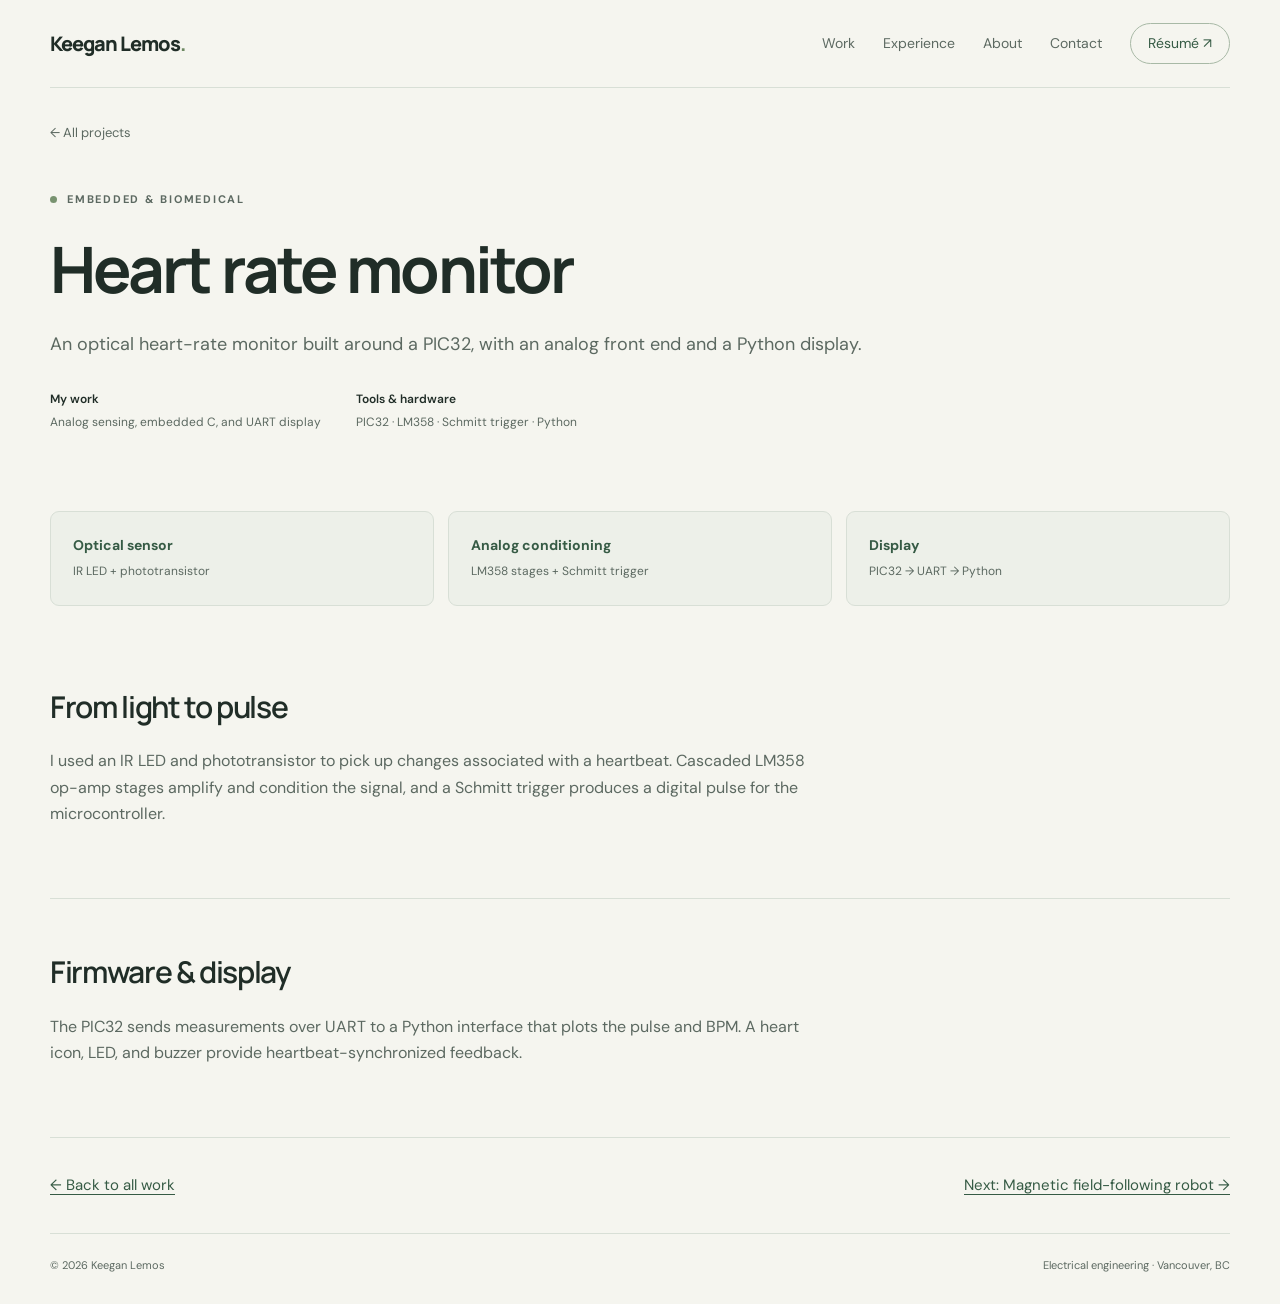
==== heart-rate-monitor.html @ bb058139 "Add files via upload" ====
<!doctype html>
<html lang="en"><head><meta charset="utf-8"><meta name="viewport" content="width=device-width,initial-scale=1"><meta name="description" content="An optical pulse sensor with an analog signal chain and a Python interface for live heartbeat and BPM display."><meta name="theme-color" content="#365b45"><meta property="og:title" content="Heart rate monitor | Keegan Lemos"><meta property="og:description" content="An optical pulse sensor with an analog signal chain and a Python interface for live heartbeat and BPM display."><meta property="og:type" content="website"><meta property="og:image" content="https://klemos06.github.io/assets/weld-daq.png"><title>Heart rate monitor | Keegan Lemos</title><link rel="icon" href="favicon.svg" type="image/svg+xml"><link rel="stylesheet" href="site.css"><script src="site.js" defer></script></head>
<body><a class="skip" href="#main">Skip to content</a><div class="wrap"><header class="site-nav"><a class="wordmark" href="index.html">Keegan Lemos<span aria-hidden="true" style="color:#6d8862">.</span></a><button class="menu-toggle" aria-expanded="false" aria-controls="navigation">Menu</button><nav class="nav-links" id="navigation" aria-label="Main navigation"><a href="index.html#work">Work</a><a href="index.html#experience">Experience</a><a href="index.html#about">About</a><a href="index.html#contact">Contact</a><a class="nav-resume" href="https://klemos06.github.io/resume.pdf" target="_blank" rel="noopener">Résumé ↗</a></nav></header>
<main id="main"><a class="back" href="index.html#work">← All projects</a><section class="case-hero"><div class="eyebrow">Embedded & biomedical</div><h1>Heart rate monitor</h1><p class="lead">An optical heart-rate monitor built around a PIC32, with an analog front end and a Python display.</p><div class="case-meta"><div><strong>My work</strong><span>Analog sensing, embedded C, and UART display</span></div><div><strong>Tools & hardware</strong><span>PIC32 · LM358 · Schmitt trigger · Python</span></div></div></section><div class="architecture"><div><strong>Optical sensor</strong><span>IR LED + phototransistor</span></div><div><strong>Analog conditioning</strong><span>LM358 stages + Schmitt trigger</span></div><div><strong>Display</strong><span>PIC32 → UART → Python</span></div></div><section class="case-section"><h2>From light to pulse</h2><div class="prose"><p>I used an IR LED and phototransistor to pick up changes associated with a heartbeat. Cascaded LM358 op-amp stages amplify and condition the signal, and a Schmitt trigger produces a digital pulse for the microcontroller.</p></div></section><section class="case-section"><h2>Firmware & display</h2><div class="prose"><p>The PIC32 sends measurements over UART to a Python interface that plots the pulse and BPM. A heart icon, LED, and buzzer provide heartbeat-synchronized feedback.</p></div></section><div class="next-project"><a href="index.html#work">← Back to all work</a><a href="magnetic-robot.html">Next: Magnetic field-following robot →</a></div></main><footer class="footer"><span>© 2026 Keegan Lemos</span><span>Electrical engineering · Vancouver, BC</span></footer></div>
<dialog id="image-viewer" aria-label="Enlarged project image"><button class="close" autofocus>Close ×</button><img src="assets/weld-daq.png" alt=""></dialog></body></html>
---- site.css ----
@import url('https://fonts.googleapis.com/css2?family=DM+Sans:wght@400;500;600;700&family=Manrope:wght@400;500;600;700;800&display=swap');
:root{--paper:#f5f5ef;--white:#fff;--ink:#202d27;--muted:#5c6961;--green:#365b45;--line:#d8dfd6;--soft:#e8ede5;--radius:14px}
*{box-sizing:border-box}html{scroll-behavior:smooth;scroll-padding-top:92px}body{margin:0;background:var(--paper);color:var(--ink);font:16px/1.65 'DM Sans',sans-serif}h1,h2,h3,h4{font-family:Manrope,sans-serif;line-height:1.17;letter-spacing:-.045em;margin:0}h1{font-size:clamp(2.8rem,6.1vw,5.7rem);font-weight:700}h2{font-size:clamp(2rem,3.4vw,3.2rem);font-weight:600}h3{font-size:1.45rem;font-weight:600}p{margin:0 0 1em}a{color:inherit;text-underline-offset:4px}button{font:inherit;cursor:pointer}img{display:block;max-width:100%}a,button{-webkit-tap-highlight-color:transparent}:focus-visible{outline:3px solid #748e4c;outline-offset:5px}.wrap{width:min(1180px,calc(100% - 80px));margin:auto}.skip{position:fixed;top:-60px;left:20px;padding:10px;background:var(--ink);color:white;z-index:100}.skip:focus{top:10px}.site-nav{height:88px;display:flex;align-items:center;justify-content:space-between;border-bottom:1px solid var(--line);gap:30px}.wordmark{text-decoration:none;font-family:Manrope,sans-serif;font-size:20px;font-weight:800;letter-spacing:-1px}.nav-links{display:flex;gap:28px;align-items:center}.nav-links a{font-size:14px;text-decoration:none;color:var(--muted)}.nav-links a:hover{color:var(--green)}.nav-links .nav-resume{border:1px solid #a8b9a6;padding:8px 17px;border-radius:30px;color:var(--green)}.menu-toggle{display:none;background:none;border:1px solid var(--line);border-radius:8px;padding:6px 12px}.eyebrow{text-transform:uppercase;letter-spacing:.16em;font-size:11px;font-weight:700;color:var(--muted);margin:0 0 23px;display:flex;gap:10px;align-items:center}.eyebrow:before{content:'';width:7px;height:7px;border-radius:50%;background:#789370;flex:none}.hero{display:grid;grid-template-columns:1.07fr 1fr;gap:65px;align-items:center;padding:90px 0 85px}.hero h1 span{color:var(--green)}.hero-copy{max-width:520px;color:var(--muted);font-size:17px;margin:25px 0 28px}.actions{display:flex;flex-wrap:wrap;gap:12px;align-items:center}.button{display:inline-flex;align-items:center;gap:28px;text-decoration:none;border:1px solid var(--green);border-radius:30px;padding:12px 22px;font-size:13px;font-weight:600;background:var(--green);color:#fff}.button:hover{background:#284835}.button.secondary{background:transparent;color:var(--green);border-color:var(--line)}.button.secondary:hover{background:var(--soft)}.hero-visual{background:#e6ebe3;border:1px solid var(--line);border-radius:var(--radius);overflow:hidden;text-decoration:none;position:relative}.visual-top{display:flex;justify-content:space-between;padding:18px 22px;font-size:11px;color:var(--green)}.hero-visual img{width:100%;padding:36px 20px 48px;object-fit:contain}.visual-bottom{border-top:1px solid #d1dacd;padding:17px 22px;display:flex;align-items:center;justify-content:space-between;font-size:12px}.visual-bottom span:last-child{font-size:21px}.intro-line{border-top:1px solid var(--line);border-bottom:1px solid var(--line);padding:20px 0;display:flex;gap:30px;justify-content:space-between;font-size:12px;color:var(--muted)}.intro-line strong{color:var(--green);font-weight:500}.section{padding:85px 0}.section-head{display:flex;justify-content:space-between;gap:36px;align-items:flex-end;margin-bottom:35px}.section-head p{color:var(--muted);max-width:360px;font-size:14px;margin:0}.section-head .eyebrow{margin-bottom:13px}.project-grid{display:grid;grid-template-columns:1fr 1fr;gap:26px}.project-card{background:var(--white);border:1px solid var(--line);border-radius:var(--radius);overflow:hidden;display:flex;flex-direction:column}.project-image{height:270px;display:flex;align-items:center;justify-content:center;background:var(--soft);overflow:hidden;text-decoration:none}.project-image img{width:100%;height:100%;object-fit:contain;padding:27px;transition:transform .3s}.project-image:hover img{transform:scale(1.025)}.project-body{padding:27px 29px;display:flex;flex:1;flex-direction:column}.project-body .eyebrow{font-size:10px;margin-bottom:14px}.project-body p{font-size:14px;color:var(--muted);margin:14px 0 21px;max-width:480px}.project-bottom{display:flex;align-items:center;justify-content:space-between;gap:12px;margin-top:auto;padding-top:19px;border-top:1px solid var(--line)}.project-bottom span{font-size:11px;color:var(--muted)}.text-link{text-decoration:none;font-size:13px;font-weight:600;color:var(--green)}.text-link:hover{text-decoration:underline}.letter-thumb{background:#e8e8dd;color:#53614a;display:flex;justify-content:space-between;align-items:flex-end;padding:30px;width:100%;height:100%}.letter-thumb strong{font:500 54px/1 Manrope,sans-serif;letter-spacing:-3px}.letter-thumb small{font-size:11px;max-width:130px;text-align:right;line-height:1.5}.tone-blue{background:#e4e9e9;color:#49666a}.tone-sand{background:#ede6dc;color:#7a6246}.tone-ink{background:#283c34;color:#c6dac1}.experience{border-top:1px solid var(--line)}.experience-row{display:grid;grid-template-columns:220px 1fr;gap:65px;padding:31px 0;border-bottom:1px solid var(--line)}.experience-meta p{font-size:12px;color:var(--muted);margin:6px 0}.experience-meta strong{font-size:14px;font-weight:500}.experience-row h3{font-size:20px;margin-bottom:12px}.experience-row ul{padding-left:19px;margin:0;color:var(--muted);font-size:14px}.experience-row li+li{margin-top:5px}.about{display:grid;grid-template-columns:1fr 1fr;gap:80px;border-bottom:1px solid var(--line);border-top:1px solid var(--line)}.about p{color:var(--muted);font-size:15px;max-width:490px}.about h2{margin-bottom:24px}.skill-group{margin-bottom:26px}.skill-group h3{font:600 12px 'DM Sans',sans-serif;letter-spacing:.06em;text-transform:uppercase;margin-bottom:12px}.tags{display:flex;flex-wrap:wrap;gap:8px}.tags span{font-size:12px;padding:5px 11px;border:1px solid var(--line);border-radius:5px;color:var(--muted)}.contact{padding:80px 0}.contact h2{margin-bottom:16px}.contact p{color:var(--muted);max-width:500px}.contact-links{display:flex;flex-wrap:wrap;gap:25px;margin-top:26px}.contact-links a{font-size:14px}.footer{display:flex;justify-content:space-between;gap:20px;padding:22px 0 30px;font-size:11px;color:var(--muted);border-top:1px solid var(--line)}.back{display:inline-block;margin-top:34px;font-size:13px;color:var(--muted);text-decoration:none}.case-hero{padding:45px 0 50px;max-width:840px}.case-hero h1{font-size:clamp(2.4rem,5vw,4.6rem)}.case-hero .lead{font-size:18px;color:var(--muted);margin:24px 0}.case-meta{display:flex;gap:35px;flex-wrap:wrap;font-size:12px;margin-top:30px}.case-meta strong{display:block;color:var(--ink);font-weight:600;margin-bottom:3px}.case-meta span{color:var(--muted)}.wide-image{background:var(--soft);border:1px solid var(--line);border-radius:14px;padding:35px;display:flex;justify-content:center}.wide-image img{max-height:480px;object-fit:contain}.case-section{padding:55px 0;border-bottom:1px solid var(--line)}.case-section>h2{font-size:30px;margin-bottom:24px}.prose{max-width:760px;color:var(--muted);font-size:16px}.prose ul{padding-left:20px}.prose li+li{margin-top:9px}.board-section{padding:48px 0;border-top:1px solid var(--line)}.board-section h3{font-size:25px;margin-bottom:12px}.board-section>p{max-width:800px;color:var(--muted);font-size:15px;margin-bottom:27px}.board-pair{display:grid;grid-template-columns:1fr 1fr;gap:20px}.board-pair figure{margin:0}.image-button{width:100%;height:310px;border:1px solid var(--line);border-radius:12px;background:#e7ece3;padding:22px;display:flex;align-items:center;justify-content:center}.image-button.schematic{background:white}.image-button img{max-height:100%;width:100%;object-fit:contain}.image-button:hover{border-color:#81987e}.board-pair figcaption{font-size:11px;color:var(--muted);padding:11px 2px;display:flex;justify-content:space-between;gap:10px}.board-pair figcaption a{color:var(--green)}.note{font-size:12px;color:var(--muted);margin-top:14px}.architecture{display:flex;gap:14px;align-items:stretch;margin:28px 0;flex-wrap:wrap}.architecture div{flex:1;min-width:160px;border:1px solid var(--line);padding:22px;border-radius:9px;background:#edf0e9}.architecture strong{display:block;font-size:14px;color:var(--green)}.architecture span{font-size:12px;color:var(--muted)}.next-project{display:flex;justify-content:space-between;gap:20px;padding:35px 0;font-size:15px}.next-project a{color:var(--green)}dialog{border:0;border-radius:12px;background:var(--paper);padding:50px 20px 20px;width:min(1250px,96vw);max-height:94vh}dialog::backdrop{background:#17271ce0}dialog img{width:100%;height:auto;max-height:80vh;object-fit:contain}dialog .close{position:absolute;right:15px;top:10px;background:transparent;border:1px solid var(--line);border-radius:20px;padding:4px 13px;font-size:13px}body:has(dialog[open]){overflow:hidden}
@media(min-width:1400px){.hero{padding:110px 0 100px}}
@media(max-width:850px){.wrap{width:calc(100% - 40px)}.hero{gap:30px;padding:60px 0}.hero h1{font-size:3.6rem}.hero-copy{font-size:15px}.nav-links{gap:18px}.section{padding:60px 0}.project-image{height:225px}.project-body{padding:22px}.experience-row{grid-template-columns:180px 1fr;gap:30px}.about{gap:35px}.intro-line{gap:15px}.board-pair .image-button{height:260px}}
@media(max-width:620px){.site-nav{height:75px;position:relative}.wordmark{font-size:19px}.menu-toggle{display:block}.nav-links{display:none;position:absolute;top:67px;left:0;right:0;background:var(--paper);border:1px solid var(--line);border-radius:10px;padding:22px;z-index:10;flex-direction:column;align-items:flex-start;gap:20px}.nav-links.open{display:flex}.hero{grid-template-columns:1fr;padding:45px 0;gap:35px}.hero h1{font-size:3.4rem}.hero-copy{font-size:16px;margin-top:20px}.hero-visual img{padding:25px 17px}.intro-line{flex-wrap:wrap;gap:8px 20px;justify-content:flex-start}.section-head{display:block}.section-head p{margin-top:18px}.project-grid{grid-template-columns:1fr;gap:22px}.project-image{height:245px}.experience-row{grid-template-columns:1fr;gap:10px;padding:25px 0}.experience-meta{display:flex;align-items:center;justify-content:space-between;gap:10px}.experience-meta p{font-size:11px}.about{grid-template-columns:1fr;gap:26px}.contact{padding:55px 0}.footer{flex-wrap:wrap}.case-hero{padding:35px 0}.case-hero .lead{font-size:16px}.case-meta{gap:20px}.case-section{padding:35px 0}.board-pair{grid-template-columns:1fr}.board-pair .image-button{height:300px}.wide-image{padding:20px}.next-project{flex-direction:column}.architecture div{min-width:130px}.case-section>h2{font-size:26px}}
@media(prefers-reduced-motion:reduce){html{scroll-behavior:auto}*{transition:none!important}}
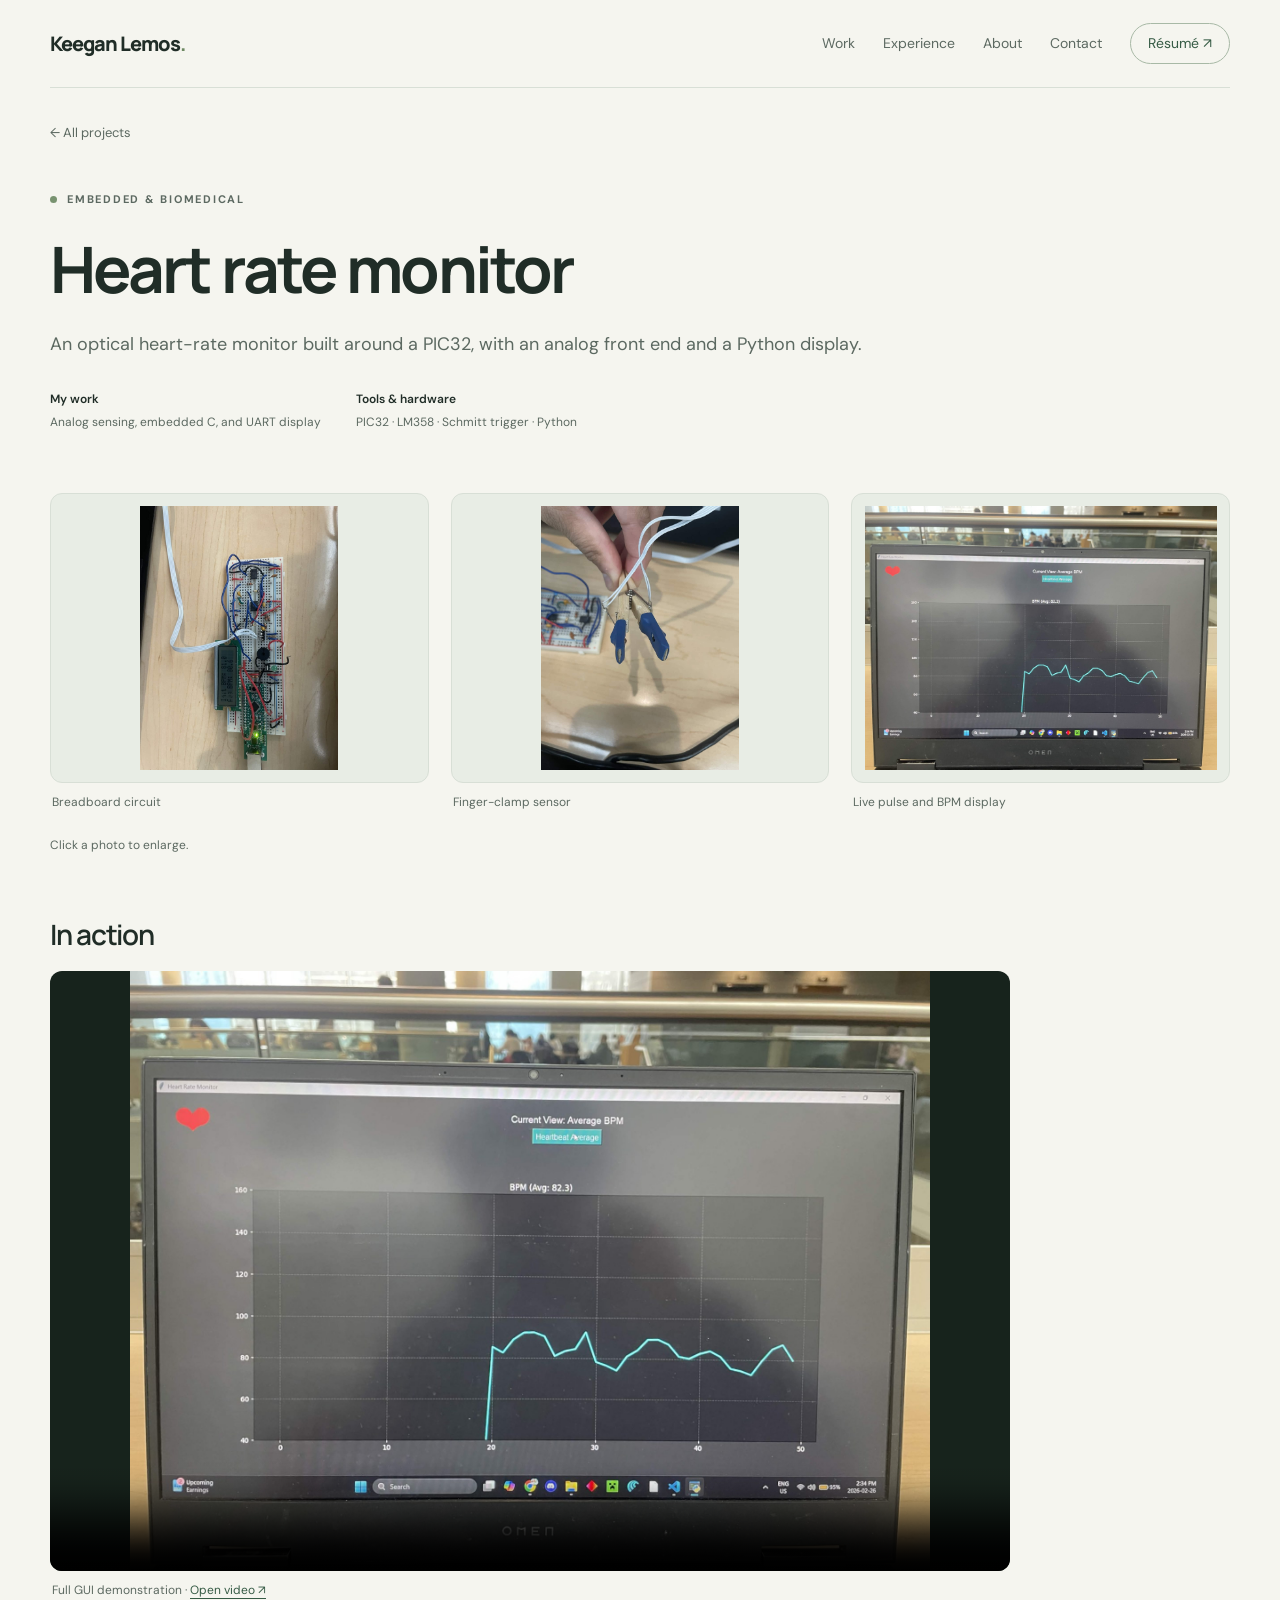
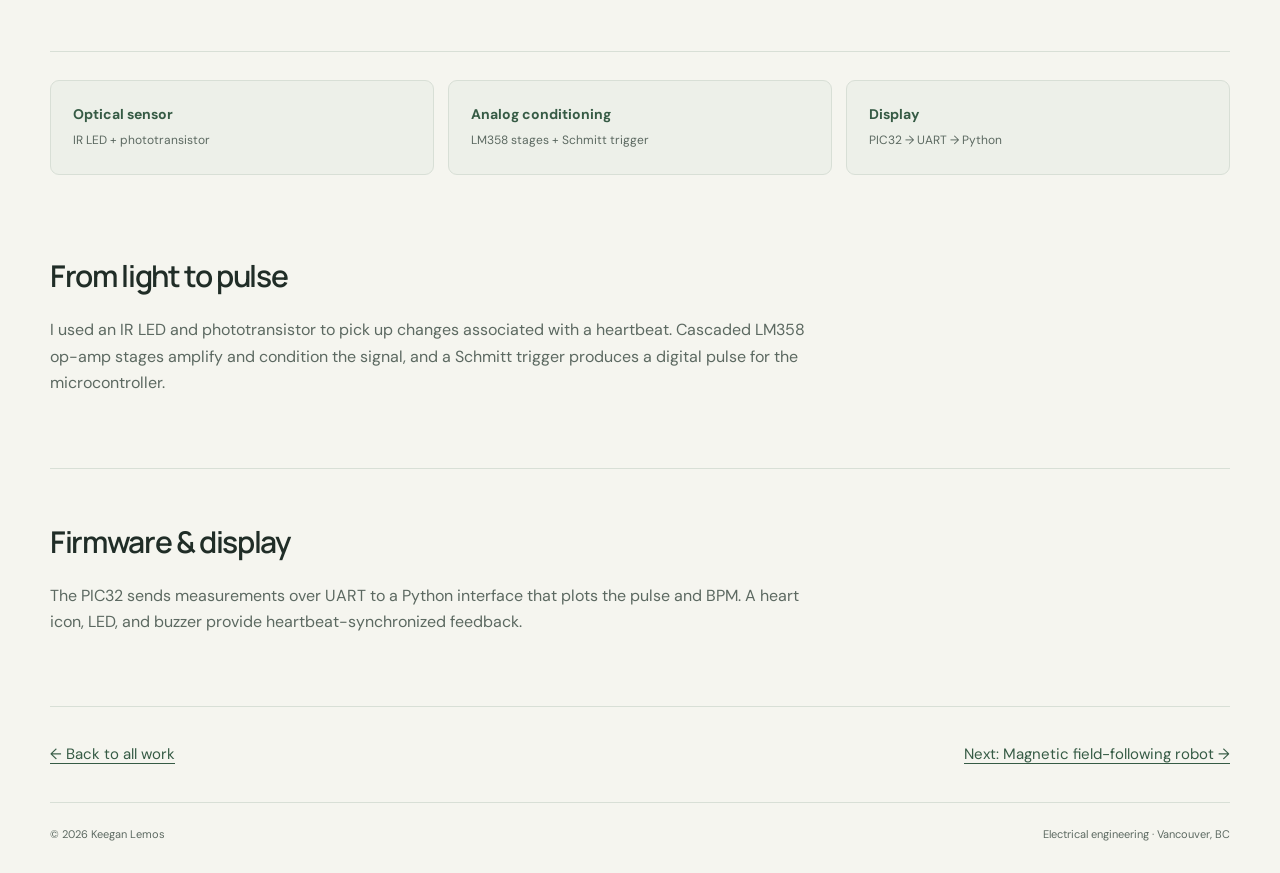
==== commit d820ab62: "Add project photo galleries and playable demo videos" ====
--- a/heart-rate-monitor.html
+++ b/heart-rate-monitor.html
@@ -1,5 +1,5 @@
 <!doctype html>
 <html lang="en"><head><meta charset="utf-8"><meta name="viewport" content="width=device-width,initial-scale=1"><meta name="description" content="An optical pulse sensor with an analog signal chain and a Python interface for live heartbeat and BPM display."><meta name="theme-color" content="#365b45"><meta property="og:title" content="Heart rate monitor | Keegan Lemos"><meta property="og:description" content="An optical pulse sensor with an analog signal chain and a Python interface for live heartbeat and BPM display."><meta property="og:type" content="website"><meta property="og:image" content="https://klemos06.github.io/assets/weld-daq.png"><title>Heart rate monitor | Keegan Lemos</title><link rel="icon" href="favicon.svg" type="image/svg+xml"><link rel="stylesheet" href="site.css"><script src="site.js" defer></script></head>
 <body><a class="skip" href="#main">Skip to content</a><div class="wrap"><header class="site-nav"><a class="wordmark" href="index.html">Keegan Lemos<span aria-hidden="true" style="color:#6d8862">.</span></a><button class="menu-toggle" aria-expanded="false" aria-controls="navigation">Menu</button><nav class="nav-links" id="navigation" aria-label="Main navigation"><a href="index.html#work">Work</a><a href="index.html#experience">Experience</a><a href="index.html#about">About</a><a href="index.html#contact">Contact</a><a class="nav-resume" href="https://klemos06.github.io/resume.pdf" target="_blank" rel="noopener">Résumé ↗</a></nav></header>
-<main id="main"><a class="back" href="index.html#work">← All projects</a><section class="case-hero"><div class="eyebrow">Embedded & biomedical</div><h1>Heart rate monitor</h1><p class="lead">An optical heart-rate monitor built around a PIC32, with an analog front end and a Python display.</p><div class="case-meta"><div><strong>My work</strong><span>Analog sensing, embedded C, and UART display</span></div><div><strong>Tools & hardware</strong><span>PIC32 · LM358 · Schmitt trigger · Python</span></div></div></section><div class="architecture"><div><strong>Optical sensor</strong><span>IR LED + phototransistor</span></div><div><strong>Analog conditioning</strong><span>LM358 stages + Schmitt trigger</span></div><div><strong>Display</strong><span>PIC32 → UART → Python</span></div></div><section class="case-section"><h2>From light to pulse</h2><div class="prose"><p>I used an IR LED and phototransistor to pick up changes associated with a heartbeat. Cascaded LM358 op-amp stages amplify and condition the signal, and a Schmitt trigger produces a digital pulse for the microcontroller.</p></div></section><section class="case-section"><h2>Firmware & display</h2><div class="prose"><p>The PIC32 sends measurements over UART to a Python interface that plots the pulse and BPM. A heart icon, LED, and buzzer provide heartbeat-synchronized feedback.</p></div></section><div class="next-project"><a href="index.html#work">← Back to all work</a><a href="magnetic-robot.html">Next: Magnetic field-following robot →</a></div></main><footer class="footer"><span>© 2026 Keegan Lemos</span><span>Electrical engineering · Vancouver, BC</span></footer></div>
+<main id="main"><a class="back" href="index.html#work">← All projects</a><section class="case-hero"><div class="eyebrow">Embedded & biomedical</div><h1>Heart rate monitor</h1><p class="lead">An optical heart-rate monitor built around a PIC32, with an analog front end and a Python display.</p><div class="case-meta"><div><strong>My work</strong><span>Analog sensing, embedded C, and UART display</span></div><div><strong>Tools & hardware</strong><span>PIC32 · LM358 · Schmitt trigger · Python</span></div></div></section><section class="project-media" aria-label="Project photos"><div class="photo-gallery"><figure><button class="gallery-image" data-image="assets/heart-breadboard.jpg" aria-label="Enlarge Breadboard circuit"><img src="assets/heart-breadboard.jpg" alt="Breadboard circuit" loading="lazy"></button><figcaption>Breadboard circuit</figcaption></figure><figure><button class="gallery-image" data-image="assets/heart-finger-clamp.jpg" aria-label="Enlarge Finger-clamp sensor"><img src="assets/heart-finger-clamp.jpg" alt="Finger-clamp sensor" loading="lazy"></button><figcaption>Finger-clamp sensor</figcaption></figure><figure><button class="gallery-image" data-image="assets/heart-gui.jpg" aria-label="Enlarge Live pulse and BPM display"><img src="assets/heart-gui.jpg" alt="Live pulse and BPM display" loading="lazy"></button><figcaption>Live pulse and BPM display</figcaption></figure></div><p class="note">Click a photo to enlarge.</p></section><section class="demo-section"><h2>In action</h2><figure><video controls playsinline preload="metadata" poster="assets/heart-gui.jpg" aria-label="Full GUI demonstration"><source src="assets/heart-demo.mp4" type="video/mp4">Your browser cannot play this video. <a href="assets/heart-demo.mp4">Download the demo.</a></video><figcaption>Full GUI demonstration · <a href="assets/heart-demo.mp4" target="_blank" rel="noopener">Open video ↗</a></figcaption></figure></section><div class="architecture"><div><strong>Optical sensor</strong><span>IR LED + phototransistor</span></div><div><strong>Analog conditioning</strong><span>LM358 stages + Schmitt trigger</span></div><div><strong>Display</strong><span>PIC32 → UART → Python</span></div></div><section class="case-section"><h2>From light to pulse</h2><div class="prose"><p>I used an IR LED and phototransistor to pick up changes associated with a heartbeat. Cascaded LM358 op-amp stages amplify and condition the signal, and a Schmitt trigger produces a digital pulse for the microcontroller.</p></div></section><section class="case-section"><h2>Firmware & display</h2><div class="prose"><p>The PIC32 sends measurements over UART to a Python interface that plots the pulse and BPM. A heart icon, LED, and buzzer provide heartbeat-synchronized feedback.</p></div></section><div class="next-project"><a href="index.html#work">← Back to all work</a><a href="magnetic-robot.html">Next: Magnetic field-following robot →</a></div></main><footer class="footer"><span>© 2026 Keegan Lemos</span><span>Electrical engineering · Vancouver, BC</span></footer></div>
 <dialog id="image-viewer" aria-label="Enlarged project image"><button class="close" autofocus>Close ×</button><img src="assets/weld-daq.png" alt=""></dialog></body></html>
--- a/site.css
+++ b/site.css
@@ -4,4 +4,7 @@
 @media(min-width:1400px){.hero{padding:110px 0 100px}}
 @media(max-width:850px){.wrap{width:calc(100% - 40px)}.hero{gap:30px;padding:60px 0}.hero h1{font-size:3.6rem}.hero-copy{font-size:15px}.nav-links{gap:18px}.section{padding:60px 0}.project-image{height:225px}.project-body{padding:22px}.experience-row{grid-template-columns:180px 1fr;gap:30px}.about{gap:35px}.intro-line{gap:15px}.board-pair .image-button{height:260px}}
 @media(max-width:620px){.site-nav{height:75px;position:relative}.wordmark{font-size:19px}.menu-toggle{display:block}.nav-links{display:none;position:absolute;top:67px;left:0;right:0;background:var(--paper);border:1px solid var(--line);border-radius:10px;padding:22px;z-index:10;flex-direction:column;align-items:flex-start;gap:20px}.nav-links.open{display:flex}.hero{grid-template-columns:1fr;padding:45px 0;gap:35px}.hero h1{font-size:3.4rem}.hero-copy{font-size:16px;margin-top:20px}.hero-visual img{padding:25px 17px}.intro-line{flex-wrap:wrap;gap:8px 20px;justify-content:flex-start}.section-head{display:block}.section-head p{margin-top:18px}.project-grid{grid-template-columns:1fr;gap:22px}.project-image{height:245px}.experience-row{grid-template-columns:1fr;gap:10px;padding:25px 0}.experience-meta{display:flex;align-items:center;justify-content:space-between;gap:10px}.experience-meta p{font-size:11px}.about{grid-template-columns:1fr;gap:26px}.contact{padding:55px 0}.footer{flex-wrap:wrap}.case-hero{padding:35px 0}.case-hero .lead{font-size:16px}.case-meta{gap:20px}.case-section{padding:35px 0}.board-pair{grid-template-columns:1fr}.board-pair .image-button{height:300px}.wide-image{padding:20px}.next-project{flex-direction:column}.architecture div{min-width:130px}.case-section>h2{font-size:26px}}
+.project-media{padding:10px 0 35px}.photo-gallery{display:grid;grid-template-columns:repeat(3,minmax(0,1fr));gap:22px}.photo-gallery figure{margin:0;min-width:0}.gallery-image{width:100%;height:290px;display:flex;align-items:center;justify-content:center;padding:12px;background:var(--soft);border:1px solid var(--line);border-radius:12px}.gallery-image img{width:100%;height:100%;object-fit:contain}.gallery-image:hover{border-color:#81987e}.photo-gallery figcaption,.demo-section figcaption{font-size:12px;color:var(--muted);padding:10px 2px}.demo-section{padding:15px 0 40px;border-bottom:1px solid var(--line)}.demo-section h2{font-size:28px;margin-bottom:20px}.demo-section figure{margin:0;max-width:960px}.demo-section video{display:block;max-width:100%;width:100%;max-height:600px;border-radius:12px;background:#17231c}.demo-section a{color:var(--green)}
+@media(max-width:850px){.photo-gallery{grid-template-columns:repeat(2,minmax(0,1fr))}}
+@media(max-width:620px){.photo-gallery{grid-template-columns:1fr}.gallery-image{height:340px}}
 @media(prefers-reduced-motion:reduce){html{scroll-behavior:auto}*{transition:none!important}}
